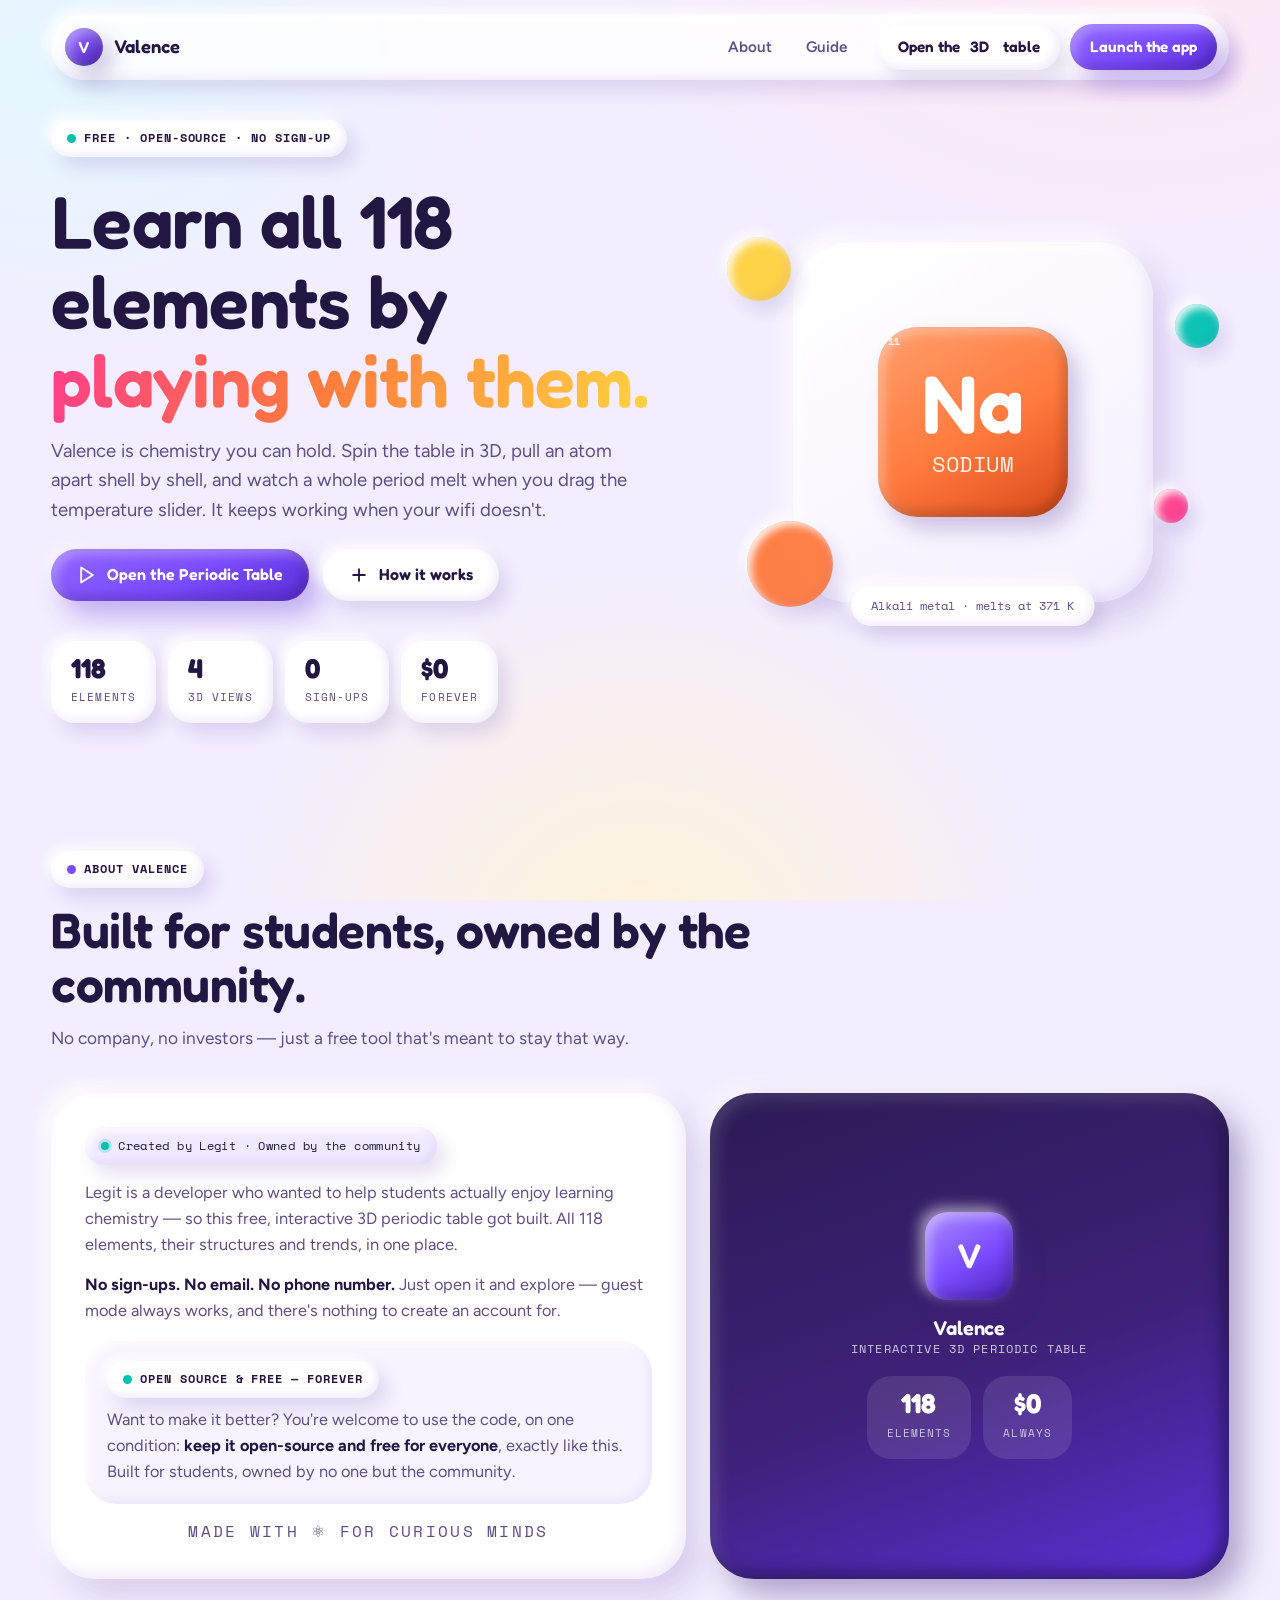
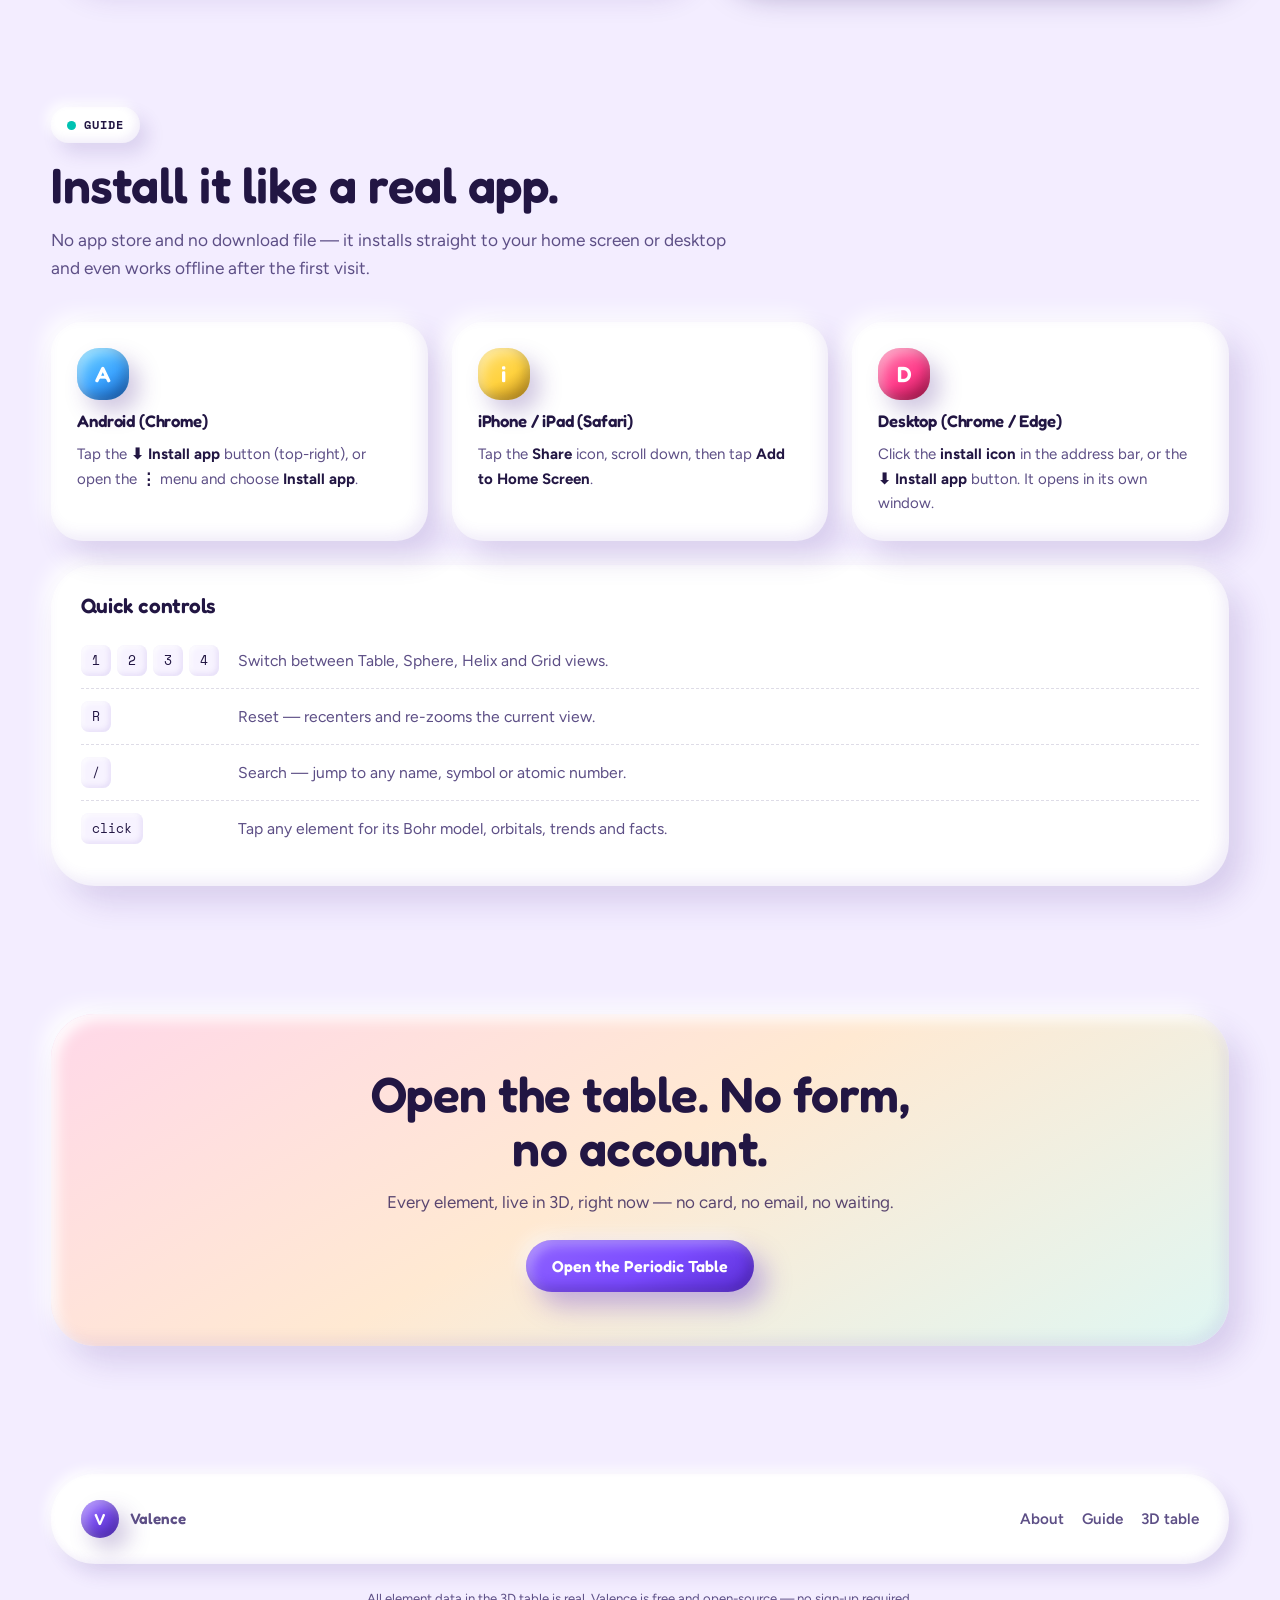
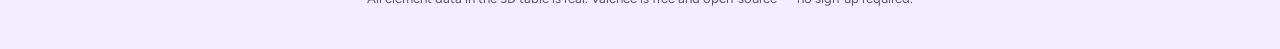
==== index.html @ 1f02c14a "Initial commit: Valence landing page + 3D periodic table PWA Split single-file pages into html/css/j" ====
<!DOCTYPE html>
<html lang="en">
<head>
<meta charset="utf-8">
<meta name="viewport" content="width=device-width, initial-scale=1, viewport-fit=cover">
<meta name="color-scheme" content="light">
<meta name="theme-color" content="#F4EFFF">
<title>Valence — learn all 118 elements by playing with them</title>
<meta name="description" content="Valence is a free, open-source, no-sign-up chemistry learning platform built around a 3D periodic table you can spin, poke and pull apart.">

<link rel="manifest" href="manifest.json">
<link rel="icon" href="favicon.ico" sizes="any">
<link rel="icon" href="favicon.png" type="image/png" sizes="64x64">
<link rel="apple-touch-icon" href="apple-touch-icon.png">
<meta name="mobile-web-app-capable" content="yes">
<meta name="apple-mobile-web-app-capable" content="yes">
<meta name="apple-mobile-web-app-title" content="Valence">

<meta property="og:type" content="website">
<meta property="og:site_name" content="Valence">
<meta property="og:title" content="Valence — learn all 118 elements by playing with them">
<meta property="og:description" content="A free, open-source chemistry platform built around a 3D periodic table. No sign-up, works offline.">
<meta property="og:image" content="icon-512.png">
<meta property="og:image:width" content="512">
<meta property="og:image:height" content="512">
<meta name="twitter:card" content="summary_large_image">
<meta name="twitter:title" content="Valence — learn all 118 elements by playing with them">
<meta name="twitter:description" content="A free, open-source chemistry platform built around a 3D periodic table. No sign-up, works offline.">
<meta name="twitter:image" content="icon-512.png">

<link rel="preconnect" href="https://fonts.googleapis.com">
<link rel="preconnect" href="https://fonts.gstatic.com" crossorigin>
<link href="https://fonts.googleapis.com/css2?family=Fredoka:wght@500;600;700&family=Figtree:wght@400;500;600;700&family=Space+Mono:wght@400;700&display=swap" rel="stylesheet">
<link rel="stylesheet" href="index.css">
</head>
<body>

<!-- ===================== NAV ===================== -->
<div class="wrap nav">
  <div class="nav-inner">
    <a class="brand" href="#top">
      <span class="tile" style="--tile:38px;--tint:linear-gradient(150deg,#8F63FF,#5B2FD6);">
        <span class="sym" style="font-size:16px">V</span>
      </span>
      Valence
    </a>
    <nav class="nav-links" aria-label="Sections">
      <a href="#about">About</a>
      <a href="#guide">Guide</a>
    </nav>
    <div class="nav-cta">
      <a class="btn" href="table.html">Open the <span class="long">3D&nbsp;</span>table</a>
      <a class="btn btn-primary" href="table.html">Launch the app</a>
    </div>
  </div>
</div>

<main id="top">

<!-- ===================== HERO ===================== -->
<section class="wrap hero">
  <div class="hero-grid">
    <div>
      <span class="chip"><span class="dot" style="background:var(--lagoon)"></span>Free · open-source · no sign-up</span>
      <h1>Learn all 118 elements by <span class="hl">playing with them.</span></h1>
      <p class="lead">Valence is chemistry you can hold. Spin the table in 3D, pull an atom apart shell by shell, and watch a whole period melt when you drag the temperature slider. It keeps working when your wifi doesn't.</p>
      <div class="hero-actions">
        <a class="btn btn-primary" href="table.html">
          <svg viewBox="0 0 24 24" fill="none" stroke="currentColor" stroke-width="2.2" stroke-linecap="round" stroke-linejoin="round" aria-hidden="true"><path d="M5 3l14 9-14 9V3z"/></svg>
          Open the Periodic Table
        </a>
        <a class="btn" href="#guide">
          <svg viewBox="0 0 24 24" fill="none" stroke="currentColor" stroke-width="2.2" stroke-linecap="round" stroke-linejoin="round" aria-hidden="true"><path d="M12 5v14M5 12h14"/></svg>
          How it works
        </a>
      </div>
      <div class="hero-stats">
        <div class="stat"><b>118</b><span>elements</span></div>
        <div class="stat"><b>4</b><span>3D views</span></div>
        <div class="stat"><b>0</b><span>sign-ups</span></div>
        <div class="stat"><b>$0</b><span>forever</span></div>
      </div>
    </div>

    <div class="stage">
      <span class="orb a" aria-hidden="true"></span>
      <span class="orb b" aria-hidden="true"></span>
      <span class="orb c" aria-hidden="true"></span>
      <span class="orb d" aria-hidden="true"></span>
      <div class="stage-pad">
        <div class="tile" id="bigTile" style="--tint:linear-gradient(150deg,#FF9E6B,#FF7A3D 55%,#D9481A)">
          <span class="num" id="tileNum">11</span>
          <span class="sym" id="tileSym">Na</span>
          <span class="nm" id="tileNm">SODIUM</span>
        </div>
      </div>
      <p class="stage-meta" id="tileMeta">Alkali metal · melts at 371 K</p>
    </div>
  </div>
</section>

<!-- ===================== ABOUT ===================== -->
<section class="wrap section" id="about">
  <div class="head rv">
    <span class="chip"><span class="dot" style="background:var(--grape)"></span>About Valence</span>
    <h2>Built for students, owned by the community.</h2>
    <p>No company, no investors — just a free tool that's meant to stay that way.</p>
  </div>

  <div class="about-grid">
    <div class="about-card rv">
      <div class="signchip"><span class="dot"></span>Created by Legit · Owned by the community</div>
      <p>Legit is a developer who wanted to help students actually enjoy learning chemistry — so this free, interactive 3D periodic table got built. All 118 elements, their structures and trends, in one place.</p>
      <p><b>No sign-ups. No email. No phone number.</b> Just open it and explore — guest mode always works, and there's nothing to create an account for.</p>
      <div class="oss-box">
        <span class="chip"><span class="dot" style="background:var(--lagoon)"></span>Open source &amp; free — forever</span>
        <p>Want to make it better? You're welcome to use the code, on one condition: <b>keep it open-source and free for everyone</b>, exactly like this. Built for students, owned by no one but the community.</p>
      </div>
      <p class="tagline">MADE WITH ⚛ FOR CURIOUS MINDS</p>
    </div>

    <div class="about-orbs rv">
      <span class="tile" style="--tint:linear-gradient(150deg,#A98BFF,#7B4BFF 55%,#4B21B8)">
        <span class="sym" style="font-size:34px">V</span>
      </span>
      <div>
        <h3>Valence</h3>
        <div class="sub">Interactive 3D Periodic Table</div>
      </div>
      <div class="stat-row">
        <div class="stat"><b>118</b><span>elements</span></div>
        <div class="stat"><b>$0</b><span>always</span></div>
      </div>
    </div>
  </div>
</section>

<!-- ===================== GUIDE / HOW TO USE ===================== -->
<section class="wrap section" id="guide">
  <div class="head rv">
    <span class="chip"><span class="dot" style="background:var(--lagoon)"></span>Guide</span>
    <h2>Install it like a real app.</h2>
    <p>No app store and no download file — it installs straight to your home screen or desktop and even works offline after the first visit.</p>
  </div>

  <div class="guide-grid">
    <div class="platform-card rv">
      <span class="tile" style="--tint:linear-gradient(150deg,#6FD6FF,#3DA5FF 55%,#1663C4)">
        <span class="sym" style="font-size:22px">A</span>
      </span>
      <h3>Android (Chrome)</h3>
      <p>Tap the <b>⬇ Install app</b> button (top-right), or open the <b>⋮</b> menu and choose <b>Install app</b>.</p>
    </div>
    <div class="platform-card rv" style="transition-delay:80ms">
      <span class="tile" style="--tint:linear-gradient(150deg,#FFE071,#FFD23F 55%,#C9931A)">
        <span class="sym" style="font-size:22px">i</span>
      </span>
      <h3>iPhone / iPad (Safari)</h3>
      <p>Tap the <b>Share</b> icon, scroll down, then tap <b>Add to Home Screen</b>.</p>
    </div>
    <div class="platform-card rv" style="transition-delay:160ms">
      <span class="tile" style="--tint:linear-gradient(150deg,#FF7FAE,#FF3D8B 55%,#B5124F)">
        <span class="sym" style="font-size:22px">D</span>
      </span>
      <h3>Desktop (Chrome / Edge)</h3>
      <p>Click the <b>install icon</b> in the address bar, or the <b>⬇ Install app</b> button. It opens in its own window.</p>
    </div>
  </div>

  <div class="shortcuts-panel rv">
    <h3>Quick controls</h3>
    <div class="shortcut-row">
      <span class="keys"><kbd>1</kbd><kbd>2</kbd><kbd>3</kbd><kbd>4</kbd></span>
      <span>Switch between Table, Sphere, Helix and Grid views.</span>
    </div>
    <div class="shortcut-row">
      <span class="keys"><kbd>R</kbd></span>
      <span>Reset — recenters and re-zooms the current view.</span>
    </div>
    <div class="shortcut-row">
      <span class="keys"><kbd>/</kbd></span>
      <span>Search — jump to any name, symbol or atomic number.</span>
    </div>
    <div class="shortcut-row">
      <span class="keys"><kbd>click</kbd></span>
      <span>Tap any element for its Bohr model, orbitals, trends and facts.</span>
    </div>
  </div>
</section>

<!-- ===================== LAUNCH ===================== -->
<section class="wrap section" id="launch">
  <div class="launch rv">
    <h2>Open the table. No form, no account.</h2>
    <p>Every element, live in 3D, right now — no card, no email, no waiting.</p>
    <div class="hero-actions">
      <a class="btn btn-primary" href="table.html">Open the Periodic Table</a>
    </div>
  </div>
</section>

</main>

<footer class="wrap">
  <div class="foot">
    <a class="brand" href="#top">
      <span class="tile" style="--tile:38px;--tint:linear-gradient(150deg,#8F63FF,#5B2FD6);"><span class="sym" style="font-size:16px">V</span></span>
      Valence
    </a>
    <nav aria-label="Footer">
      <a href="#about">About</a>
      <a href="#guide">Guide</a>
      <a href="table.html">3D table</a>
    </nav>
  </div>
  <p class="smallprint">All element data in the 3D table is real. Valence is free and open-source — no sign-up required.</p>
</footer>

<script src="index.js" defer></script>
</body>
</html>
---- index.css ----
/* ============================================================
   VALENCE — design tokens
   Palette is pulled from element-category colours, not a generic
   SaaS ramp: grape (noble gas), tangerine (alkali metal),
   lagoon (halogen), bubblegum (accent), lemon (highlight).
   ============================================================ */
:root{
  --grape:#7B4BFF;   --grape-deep:#5B2FD6;
  --tangerine:#FF7A3D;
  --lagoon:#00C2B2;
  --bubblegum:#FF3D8B;
  --lemon:#FFD23F;
  --sky:#3DA5FF;

  --ink:#221643;
  --ink-soft:#5D4F86;
  --surface:#FFFFFF;
  --page:#F3EDFF;
  --page-2:#FFF2F8;

  --r-sm:16px; --r-md:24px; --r-lg:32px; --r-xl:44px;

  --space-1:8px;  --space-2:16px; --space-3:24px;
  --space-4:40px; --space-5:64px; --space-6:96px;

  --font-display:"Fredoka","Trebuchet MS",system-ui,sans-serif;
  --font-body:"Figtree","Helvetica Neue",Arial,sans-serif;
  --font-data:"Space Mono","Courier New",monospace;

  /* the clay recipe: outer drop + light lift, then two inner shadows */
  --clay:
     14px 16px 30px rgba(74,40,140,.16),
    -8px -8px 20px rgba(255,255,255,.95),
     inset -6px -6px 14px rgba(112,72,196,.10),
     inset  6px  6px 14px rgba(255,255,255,.92);
  --clay-sm:
     8px 10px 18px rgba(74,40,140,.14),
    -5px -5px 12px rgba(255,255,255,.9),
     inset -4px -4px 9px rgba(112,72,196,.09),
     inset  4px  4px 9px rgba(255,255,255,.9);
  --clay-press:
     4px 5px 10px rgba(74,40,140,.14),
     inset -3px -3px 8px rgba(112,72,196,.16),
     inset  5px  5px 12px rgba(112,72,196,.14);
}

*,*::before,*::after{box-sizing:border-box;}
html{scroll-behavior:smooth;}
body{
  margin:0;
  font-family:var(--font-body);
  font-size:17px;
  line-height:1.6;
  color:var(--ink);
  background:
    radial-gradient(900px 620px at 88% -8%, #FFE7F2 0%, transparent 60%),
    radial-gradient(760px 540px at 4% 8%, #E4F7FF 0%, transparent 58%),
    radial-gradient(700px 700px at 50% 108%, #FFF4D6 0%, transparent 60%),
    var(--page);
  background-attachment:fixed;
  overflow-x:hidden;
}
img,svg{max-width:100%;display:block;}
h1,h2,h3,h4{font-family:var(--font-display);font-weight:600;line-height:1.08;margin:0;letter-spacing:-.01em;}
h1{font-size:clamp(2.6rem,6.4vw,4.6rem);}
h2{font-size:clamp(2rem,4.4vw,3.1rem);}
h3{font-size:1.3rem;}
p{margin:0;}
a{color:inherit;}

.wrap{width:min(1180px,92vw);margin-inline:auto;}
.section{padding:var(--space-5) 0;}

:focus-visible{outline:3px solid var(--grape);outline-offset:3px;border-radius:8px;}
section[id],main[id]{scroll-margin-top:104px;}

/* ---------- clay primitives ---------- */
.clay{background:var(--surface);border-radius:var(--r-lg);box-shadow:var(--clay);}

.btn{
  font-family:var(--font-display);font-size:1rem;font-weight:600;
  display:inline-flex;align-items:center;justify-content:center;gap:10px;
  min-height:52px;padding:0 26px;border:0;border-radius:999px;cursor:pointer;
  text-decoration:none;color:var(--ink);background:var(--surface);
  box-shadow:var(--clay-sm);
  transition:transform .18s cubic-bezier(.34,1.4,.64,1), box-shadow .18s ease;
}
.btn:hover{transform:translateY(-3px);}
.btn:active{transform:translateY(1px);box-shadow:var(--clay-press);}
.btn-primary{
  background:linear-gradient(150deg,#8F63FF,var(--grape) 55%,var(--grape-deep));
  color:#fff;
  box-shadow:
    12px 14px 26px rgba(91,47,214,.34),
    -6px -6px 16px rgba(255,255,255,.5),
    inset -5px -5px 12px rgba(46,15,120,.34),
    inset  5px  5px 12px rgba(255,255,255,.34);
}
.btn-pink{
  background:linear-gradient(150deg,#FF6BA6,var(--bubblegum) 60%,#E01E6C);
  color:#fff;
  box-shadow:
    12px 14px 26px rgba(224,30,108,.30),
    -6px -6px 16px rgba(255,255,255,.5),
    inset -5px -5px 12px rgba(150,10,66,.32),
    inset  5px  5px 12px rgba(255,255,255,.34);
}
.btn svg{width:20px;height:20px;flex:none;}

.chip{
  font-family:var(--font-data);font-size:.74rem;font-weight:700;
  letter-spacing:.08em;text-transform:uppercase;
  display:inline-flex;align-items:center;gap:8px;
  padding:9px 16px;border-radius:999px;background:var(--surface);
  box-shadow:var(--clay-sm);
}
.chip .dot{width:9px;height:9px;border-radius:50%;flex:none;}

/* ---------- the signature: a clay periodic tile ---------- */
.tile{
  position:relative;display:grid;align-content:center;justify-items:center;
  width:var(--tile,74px);aspect-ratio:1;border-radius:22px;
  background:var(--tint,var(--grape));
  color:#fff;text-align:center;flex:none;
  box-shadow:
     10px 12px 22px rgba(74,40,140,.26),
    -5px -5px 14px rgba(255,255,255,.55),
     inset -5px -5px 12px rgba(0,0,0,.20),
     inset  5px  5px 12px rgba(255,255,255,.38);
}
.tile .num{
  position:absolute;top:7px;left:10px;
  font-family:var(--font-data);font-size:.6rem;font-weight:700;opacity:.85;
}
.tile .sym{font-family:var(--font-display);font-weight:600;font-size:calc(var(--tile,74px)*.42);line-height:1;}
.tile .nm{font-family:var(--font-data);font-size:calc(var(--tile,74px)*.115);opacity:.9;margin-top:3px;letter-spacing:.02em;}

/* ---------- nav ---------- */
.nav{position:sticky;top:14px;z-index:60;margin-top:14px;}
.nav-inner{
  display:flex;align-items:center;gap:var(--space-2);
  padding:10px 12px 10px 14px;border-radius:999px;
  background:rgba(255,255,255,.82);backdrop-filter:blur(14px);
  box-shadow:var(--clay-sm);
}
.brand{display:flex;align-items:center;gap:11px;text-decoration:none;font-family:var(--font-display);font-weight:600;font-size:1.15rem;}
.nav-links{display:flex;gap:4px;margin-left:auto;}
.nav-links a{
  text-decoration:none;font-weight:600;font-size:.95rem;color:var(--ink-soft);
  padding:11px 15px;border-radius:999px;transition:background .2s,color .2s;
  min-height:44px;display:inline-flex;align-items:center;
}
.nav-links a:hover{background:#F1EAFF;color:var(--ink);}
.nav-cta{display:flex;gap:10px;}
.nav .btn{min-height:46px;padding:0 20px;font-size:.95rem;}

/* ---------- hero ---------- */
.hero{padding:var(--space-4) 0 var(--space-5);position:relative;}
.hero-grid{display:grid;grid-template-columns:1.08fr .92fr;gap:var(--space-5);align-items:center;}
.hero h1{margin:var(--space-3) 0 var(--space-2);}
.hero h1 .hl{
  background:linear-gradient(105deg,var(--bubblegum),var(--tangerine) 45%,var(--lemon));
  -webkit-background-clip:text;background-clip:text;color:transparent;
}
.hero p.lead{font-size:1.16rem;color:var(--ink-soft);max-width:34em;}
.hero-actions{display:flex;flex-wrap:wrap;gap:14px;margin-top:var(--space-3);}
.hero-stats{display:flex;flex-wrap:wrap;gap:12px;margin-top:var(--space-4);}
.stat{padding:14px 20px;border-radius:var(--r-md);background:var(--surface);box-shadow:var(--clay-sm);}
.stat b{display:block;font-family:var(--font-display);font-size:1.7rem;line-height:1;}
.stat span{font-family:var(--font-data);font-size:.68rem;letter-spacing:.1em;text-transform:uppercase;color:var(--ink-soft);}

/* hero stage: one big tile that cycles through real elements */
.stage{position:relative;display:grid;place-items:center;min-height:420px;}
.stage-pad{
  width:min(360px,80%);aspect-ratio:1;border-radius:56px;
  background:linear-gradient(150deg,#FFFFFF,#F6F0FF);
  box-shadow:var(--clay);
  display:grid;place-items:center;
}
#bigTile{--tile:190px;border-radius:40px;transition:background .5s ease;}
#bigTile .sym{font-size:82px;}
.stage-meta{
  position:absolute;bottom:6px;left:50%;transform:translateX(-50%);
  white-space:nowrap;background:var(--surface);border-radius:999px;
  padding:10px 20px;box-shadow:var(--clay-sm);
  font-family:var(--font-data);font-size:.76rem;color:var(--ink-soft);
}
.orb{position:absolute;border-radius:50%;box-shadow:var(--clay-sm);opacity:.95;}
.orb.a{width:64px;height:64px;background:var(--lemon);top:6%;left:2%;}
.orb.b{width:44px;height:44px;background:var(--lagoon);top:22%;right:2%;}
.orb.c{width:86px;height:86px;background:var(--tangerine);bottom:6%;left:6%;}
.orb.d{width:34px;height:34px;background:var(--bubblegum);bottom:26%;right:8%;}
@media (prefers-reduced-motion:no-preference){
  .orb{animation:bob 7s ease-in-out infinite;}
  .orb.b{animation-duration:5.5s;animation-delay:-1.4s;}
  .orb.c{animation-duration:8.5s;animation-delay:-2.6s;}
  .orb.d{animation-duration:6.2s;animation-delay:-.8s;}
}
@keyframes bob{0%,100%{transform:translateY(0) rotate(0);}50%{transform:translateY(-16px) rotate(6deg);}}

/* ---------- section heads ---------- */
.head{max-width:44rem;margin-bottom:var(--space-4);}
.head .chip{margin-bottom:var(--space-2);}
.head p{color:var(--ink-soft);margin-top:14px;font-size:1.08rem;}

/* ---------- about ---------- */
.about-grid{display:grid;grid-template-columns:1.1fr .9fr;gap:var(--space-3);align-items:stretch;}
.about-card{padding:34px;border-radius:var(--r-xl);background:var(--surface);box-shadow:var(--clay);}
.about-card p{color:var(--ink-soft);font-size:1.02rem;margin-top:14px;}
.about-card p b{color:var(--ink);}
.signchip{
  display:inline-flex;align-items:center;gap:9px;padding:9px 16px;border-radius:999px;
  font-family:var(--font-data);font-size:.78rem;letter-spacing:.03em;color:var(--ink);
  background:#F1EAFF;box-shadow:var(--clay-sm);
}
.signchip .dot{width:8px;height:8px;border-radius:50%;background:var(--lagoon);box-shadow:0 0 0 3px rgba(0,194,178,.22);}
.oss-box{margin-top:18px;padding:20px 22px;border-radius:var(--r-lg);background:#F7F3FF;
  box-shadow:inset -4px -4px 10px rgba(112,72,196,.08), inset 4px 4px 10px rgba(255,255,255,.9);}
.oss-box p{margin-top:8px;}
.tagline{
  margin-top:20px;text-align:center;font-family:var(--font-data);font-size:.76rem;
  letter-spacing:.14em;color:var(--ink-soft);
}
.about-orbs{position:relative;border-radius:var(--r-xl);overflow:hidden;
  background:linear-gradient(160deg,#2A1B54,#3E2178 55%,#5B2FD6);
  box-shadow:
     14px 16px 30px rgba(43,20,100,.34),
    -8px -8px 20px rgba(255,255,255,.5),
     inset -6px -6px 16px rgba(12,4,40,.5),
     inset  6px  6px 16px rgba(255,255,255,.16);
  display:flex;flex-direction:column;align-items:center;justify-content:center;gap:18px;
  padding:36px;min-height:280px;color:#fff;text-align:center;
}
.about-orbs .tile{--tile:88px;}
.about-orbs .sub{font-family:var(--font-data);font-size:.72rem;letter-spacing:.1em;text-transform:uppercase;opacity:.75;}
.about-orbs h3{font-size:1.25rem;}
.stat-row{display:flex;gap:12px;flex-wrap:wrap;justify-content:center;}
.stat-row .stat{background:rgba(255,255,255,.10);box-shadow:none;color:#fff;}
.stat-row .stat span{color:rgba(255,255,255,.7);}

/* ---------- guide / how to use ---------- */
.guide-grid{display:grid;grid-template-columns:repeat(3,1fr);gap:var(--space-3);}
.platform-card{
  padding:26px;border-radius:var(--r-lg);background:var(--surface);box-shadow:var(--clay);
  display:flex;flex-direction:column;gap:12px;
  transition:transform .22s cubic-bezier(.34,1.4,.64,1),box-shadow .22s ease;
}
.platform-card:hover{transform:translateY(-5px) rotate(-.3deg);}
.platform-card .tile{--tile:52px;}
.platform-card h3{font-size:1.05rem;}
.platform-card p{color:var(--ink-soft);font-size:.94rem;}
.platform-card b{color:var(--ink);}

.shortcuts-panel{margin-top:var(--space-3);padding:30px;border-radius:var(--r-xl);background:var(--surface);box-shadow:var(--clay);}
.shortcuts-panel h3{margin-bottom:16px;}
.shortcut-row{
  display:flex;align-items:center;gap:16px;padding:12px 0;
  border-bottom:1px dashed rgba(93,79,134,.2);
}
.shortcut-row:last-child{border-bottom:0;}
.shortcut-row .keys{display:flex;gap:6px;flex:none;min-width:9em;}
kbd{
  font-family:var(--font-data);font-size:.82rem;padding:5px 11px;border-radius:8px;
  background:#F7F3FF;color:var(--ink);
  box-shadow:inset -2px -2px 5px rgba(112,72,196,.12), inset 2px 2px 5px rgba(255,255,255,.9);
}
.shortcut-row span{color:var(--ink-soft);font-size:.98rem;}

/* ---------- launch banner ---------- */
.launch{
  padding:clamp(30px,5vw,54px);border-radius:var(--r-xl);text-align:center;
  background:linear-gradient(150deg,#FFD8E9,#FFE9D2 48%,#DFF7F3);
  box-shadow:var(--clay);
}
.launch h2{max-width:20ch;margin-inline:auto;}
.launch p{color:#5A4670;margin-top:14px;max-width:36em;margin-inline:auto;}
.launch .hero-actions{justify-content:center;margin-top:var(--space-3);}

/* ---------- footer ---------- */
footer{padding:var(--space-5) 0 var(--space-4);}
.foot{display:flex;flex-wrap:wrap;gap:var(--space-3);align-items:center;padding:26px 30px;border-radius:var(--r-xl);
  background:var(--surface);box-shadow:var(--clay-sm);}
.foot nav{display:flex;flex-wrap:wrap;gap:18px;margin-left:auto;}
.foot a{color:var(--ink-soft);text-decoration:none;font-weight:600;font-size:.95rem;}
.foot a:hover{color:var(--grape);text-decoration:underline;}
.smallprint{margin-top:var(--space-3);text-align:center;font-size:.82rem;color:var(--ink-soft);}

/* ---------- reveal on scroll ---------- */
@media (prefers-reduced-motion:no-preference){
  .rv{opacity:0;transform:translateY(26px) scale(.97);transition:opacity .55s ease,transform .55s cubic-bezier(.34,1.3,.64,1);}
  .rv.in{opacity:1;transform:none;}
}

/* ---------- responsive ---------- */
@media (max-width:1024px){
  .guide-grid{grid-template-columns:repeat(2,1fr);}
  .hero-grid{gap:var(--space-4);}
}
@media (max-width:880px){
  body{font-size:16px;}
  .section{padding:var(--space-5) 0;}
  .hero-grid,.about-grid{grid-template-columns:1fr;}
  .stage{min-height:340px;order:-1;}
  .nav-links{display:none;}
  .nav-cta{margin-left:auto;}
}
@media (max-width:640px){
  .guide-grid{grid-template-columns:1fr;}
  .about-card,.shortcuts-panel{padding:22px;}
  .nav-cta .btn:not(.btn-primary){display:none;}
  .orb.a,.orb.c{width:48px;height:48px;}
  .foot nav{margin-left:0;}
  .shortcut-row{flex-wrap:wrap;}
}
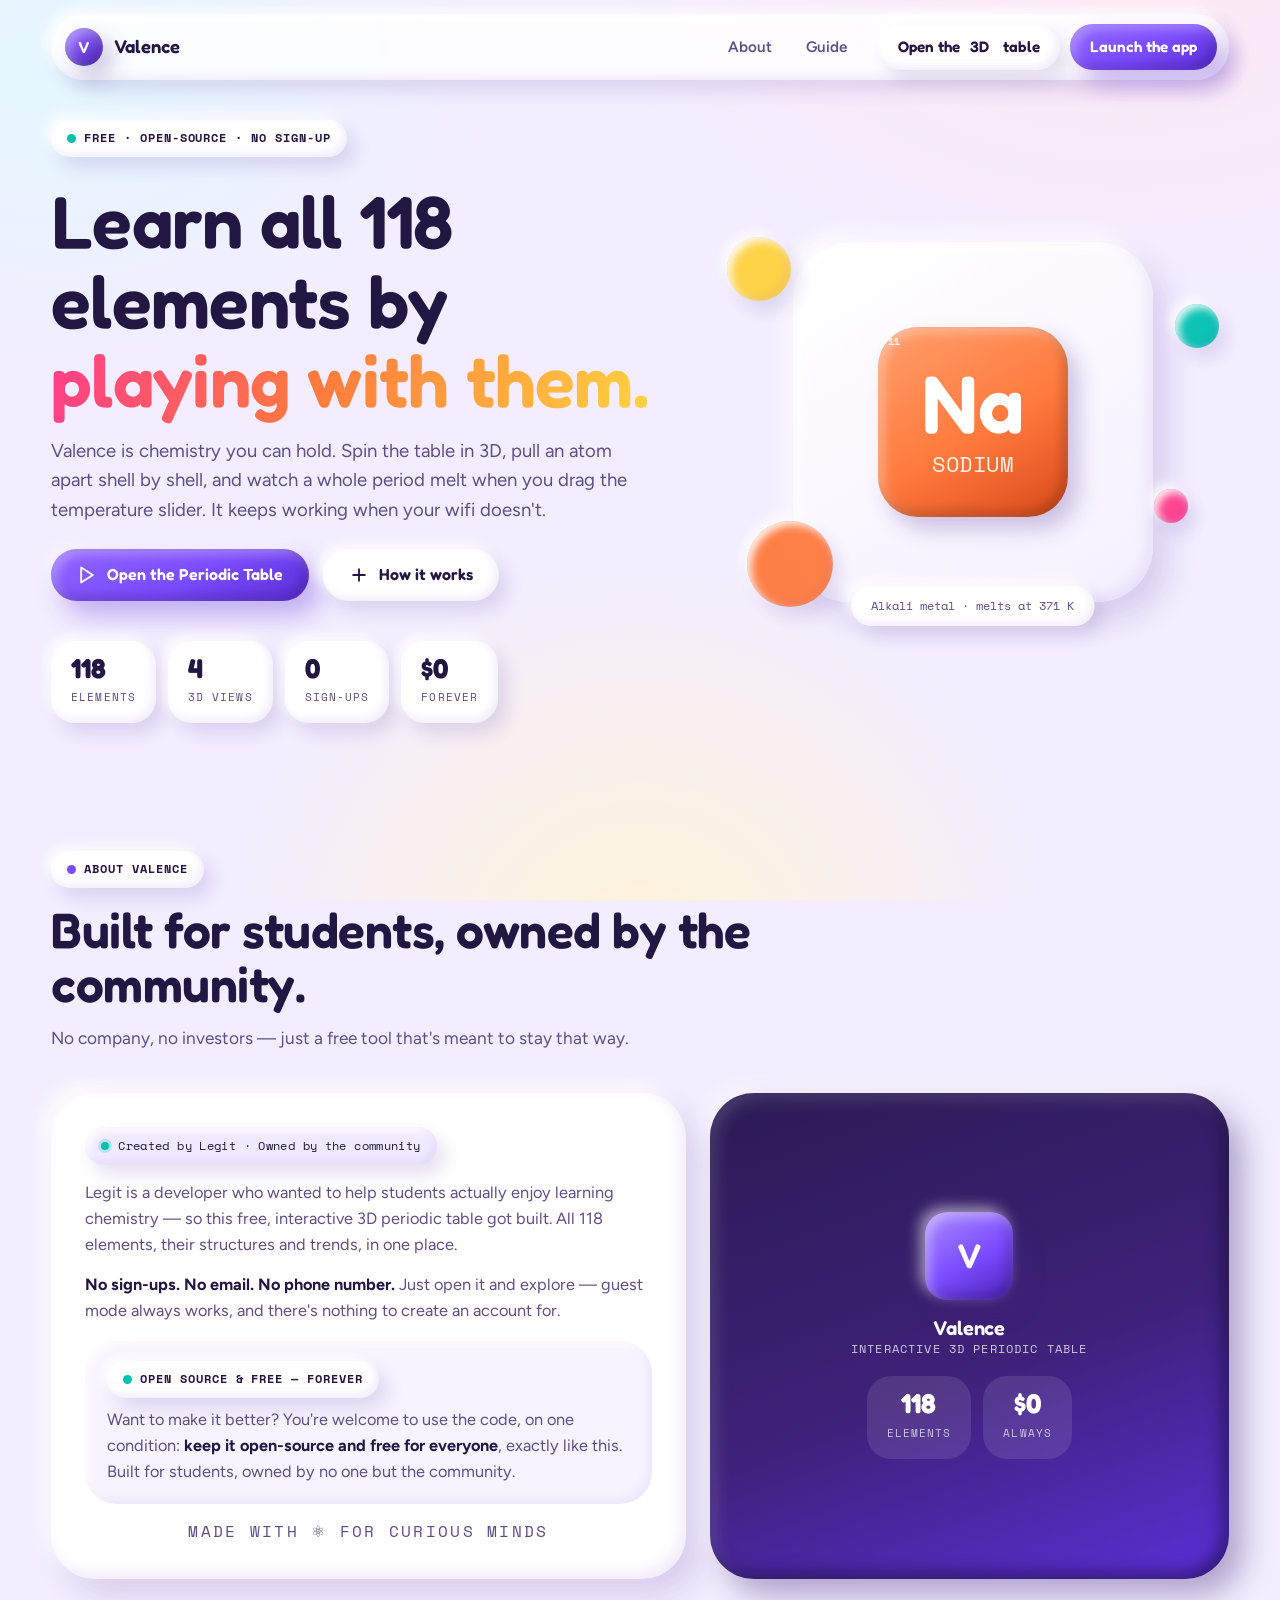
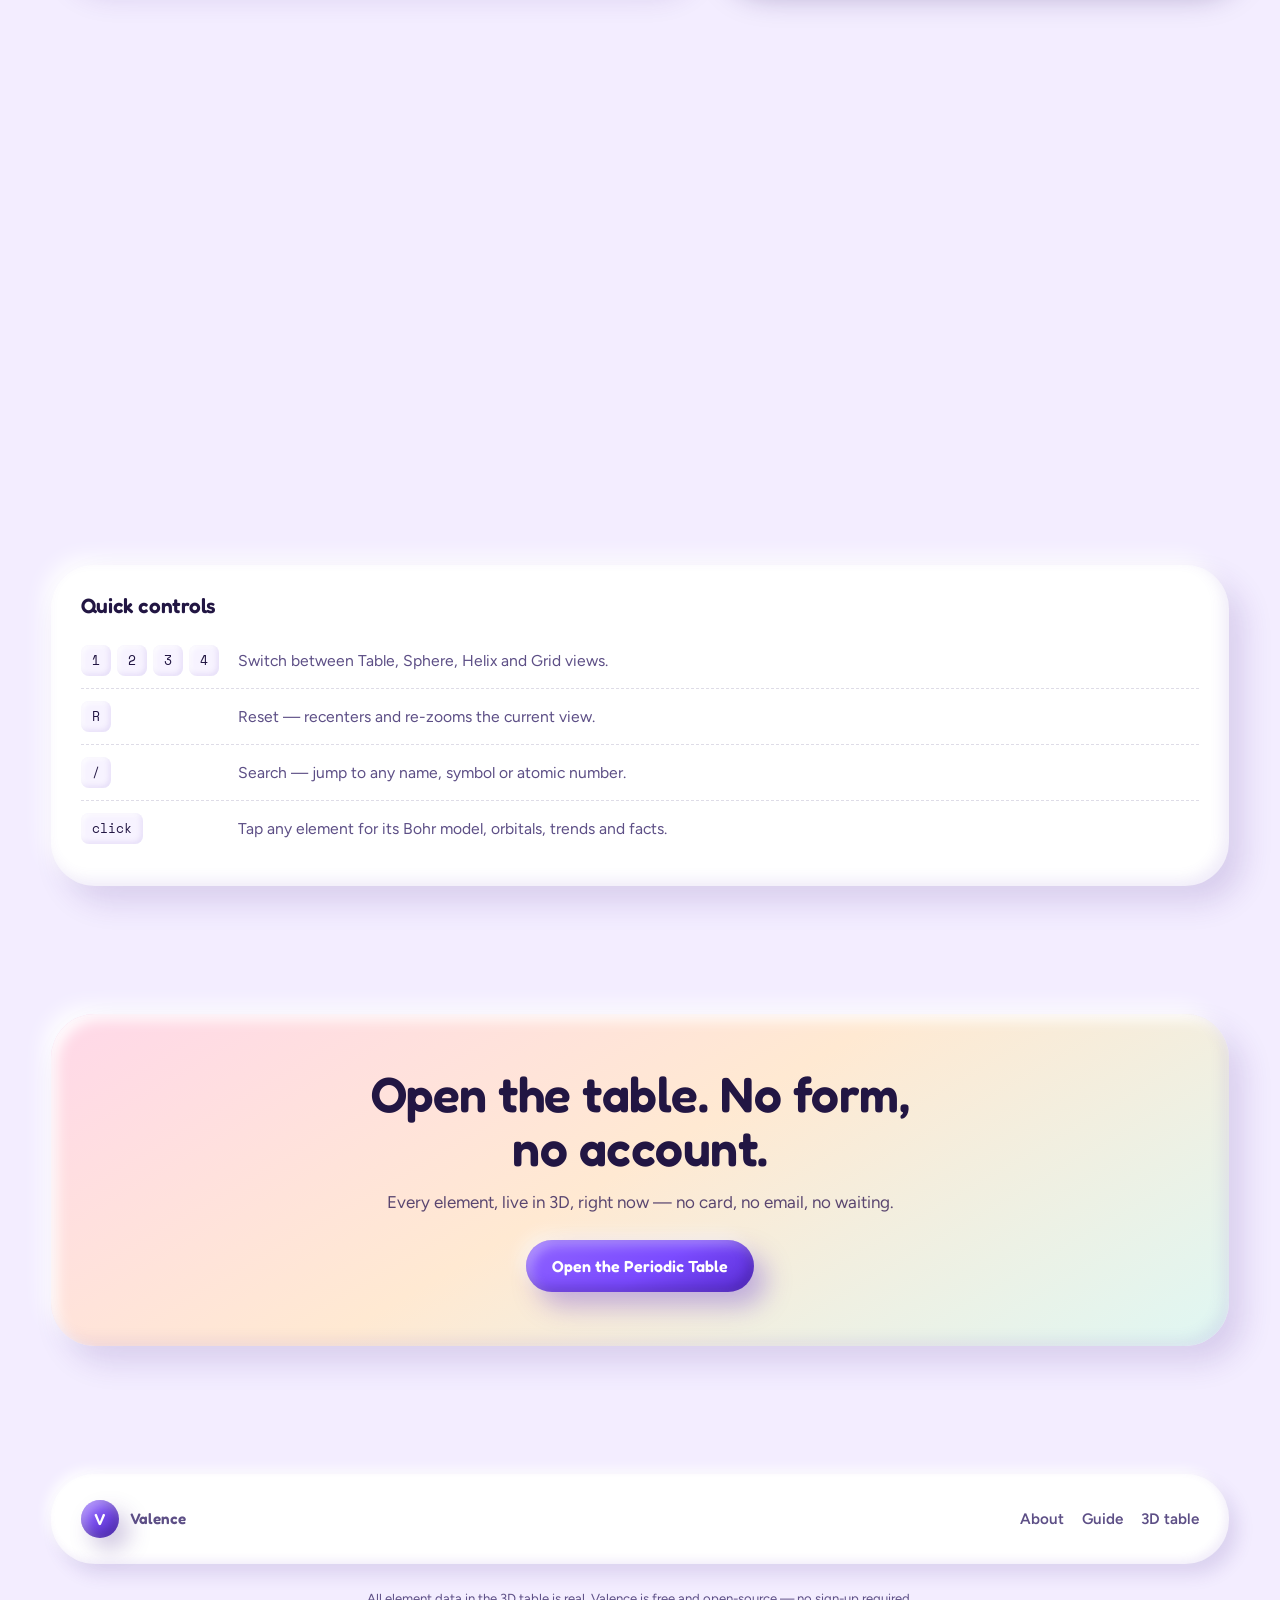
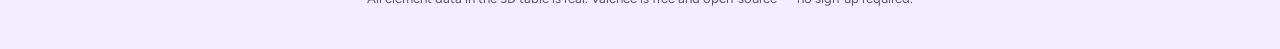
==== commit fae958f8: "Organize assets into css/, js/ and icons/ folders Root was flat with 10+ loose files. Moved styleshe" ====
--- a/index.html
+++ b/index.html
@@ -9,9 +9,9 @@
 <meta name="description" content="Valence is a free, open-source, no-sign-up chemistry learning platform built around a 3D periodic table you can spin, poke and pull apart.">
 
 <link rel="manifest" href="manifest.json">
-<link rel="icon" href="favicon.ico" sizes="any">
-<link rel="icon" href="favicon.png" type="image/png" sizes="64x64">
-<link rel="apple-touch-icon" href="apple-touch-icon.png">
+<link rel="icon" href="icons/favicon.ico" sizes="any">
+<link rel="icon" href="icons/favicon.png" type="image/png" sizes="64x64">
+<link rel="apple-touch-icon" href="icons/apple-touch-icon.png">
 <meta name="mobile-web-app-capable" content="yes">
 <meta name="apple-mobile-web-app-capable" content="yes">
 <meta name="apple-mobile-web-app-title" content="Valence">
@@ -20,18 +20,18 @@
 <meta property="og:site_name" content="Valence">
 <meta property="og:title" content="Valence — learn all 118 elements by playing with them">
 <meta property="og:description" content="A free, open-source chemistry platform built around a 3D periodic table. No sign-up, works offline.">
-<meta property="og:image" content="icon-512.png">
+<meta property="og:image" content="icons/icon-512.png">
 <meta property="og:image:width" content="512">
 <meta property="og:image:height" content="512">
 <meta name="twitter:card" content="summary_large_image">
 <meta name="twitter:title" content="Valence — learn all 118 elements by playing with them">
 <meta name="twitter:description" content="A free, open-source chemistry platform built around a 3D periodic table. No sign-up, works offline.">
-<meta name="twitter:image" content="icon-512.png">
+<meta name="twitter:image" content="icons/icon-512.png">
 
 <link rel="preconnect" href="https://fonts.googleapis.com">
 <link rel="preconnect" href="https://fonts.gstatic.com" crossorigin>
 <link href="https://fonts.googleapis.com/css2?family=Fredoka:wght@500;600;700&family=Figtree:wght@400;500;600;700&family=Space+Mono:wght@400;700&display=swap" rel="stylesheet">
-<link rel="stylesheet" href="index.css">
+<link rel="stylesheet" href="css/index.css">
 </head>
 <body>
 
@@ -216,6 +216,6 @@
   <p class="smallprint">All element data in the 3D table is real. Valence is free and open-source — no sign-up required.</p>
 </footer>
 
-<script src="index.js" defer></script>
+<script src="js/index.js" defer></script>
 </body>
 </html>
--- a/css/index.css
+++ b/css/index.css
@@ -0,0 +1,314 @@
+/* ============================================================
+   VALENCE — design tokens
+   Palette is pulled from element-category colours, not a generic
+   SaaS ramp: grape (noble gas), tangerine (alkali metal),
+   lagoon (halogen), bubblegum (accent), lemon (highlight).
+   ============================================================ */
+:root{
+  --grape:#7B4BFF;   --grape-deep:#5B2FD6;
+  --tangerine:#FF7A3D;
+  --lagoon:#00C2B2;
+  --bubblegum:#FF3D8B;
+  --lemon:#FFD23F;
+  --sky:#3DA5FF;
+
+  --ink:#221643;
+  --ink-soft:#5D4F86;
+  --surface:#FFFFFF;
+  --page:#F3EDFF;
+  --page-2:#FFF2F8;
+
+  --r-sm:16px; --r-md:24px; --r-lg:32px; --r-xl:44px;
+
+  --space-1:8px;  --space-2:16px; --space-3:24px;
+  --space-4:40px; --space-5:64px; --space-6:96px;
+
+  --font-display:"Fredoka","Trebuchet MS",system-ui,sans-serif;
+  --font-body:"Figtree","Helvetica Neue",Arial,sans-serif;
+  --font-data:"Space Mono","Courier New",monospace;
+
+  /* the clay recipe: outer drop + light lift, then two inner shadows */
+  --clay:
+     14px 16px 30px rgba(74,40,140,.16),
+    -8px -8px 20px rgba(255,255,255,.95),
+     inset -6px -6px 14px rgba(112,72,196,.10),
+     inset  6px  6px 14px rgba(255,255,255,.92);
+  --clay-sm:
+     8px 10px 18px rgba(74,40,140,.14),
+    -5px -5px 12px rgba(255,255,255,.9),
+     inset -4px -4px 9px rgba(112,72,196,.09),
+     inset  4px  4px 9px rgba(255,255,255,.9);
+  --clay-press:
+     4px 5px 10px rgba(74,40,140,.14),
+     inset -3px -3px 8px rgba(112,72,196,.16),
+     inset  5px  5px 12px rgba(112,72,196,.14);
+}
+
+*,*::before,*::after{box-sizing:border-box;}
+html{scroll-behavior:smooth;}
+body{
+  margin:0;
+  font-family:var(--font-body);
+  font-size:17px;
+  line-height:1.6;
+  color:var(--ink);
+  background:
+    radial-gradient(900px 620px at 88% -8%, #FFE7F2 0%, transparent 60%),
+    radial-gradient(760px 540px at 4% 8%, #E4F7FF 0%, transparent 58%),
+    radial-gradient(700px 700px at 50% 108%, #FFF4D6 0%, transparent 60%),
+    var(--page);
+  background-attachment:fixed;
+  overflow-x:hidden;
+}
+img,svg{max-width:100%;display:block;}
+h1,h2,h3,h4{font-family:var(--font-display);font-weight:600;line-height:1.08;margin:0;letter-spacing:-.01em;}
+h1{font-size:clamp(2.6rem,6.4vw,4.6rem);}
+h2{font-size:clamp(2rem,4.4vw,3.1rem);}
+h3{font-size:1.3rem;}
+p{margin:0;}
+a{color:inherit;}
+
+.wrap{width:min(1180px,92vw);margin-inline:auto;}
+.section{padding:var(--space-5) 0;}
+
+:focus-visible{outline:3px solid var(--grape);outline-offset:3px;border-radius:8px;}
+section[id],main[id]{scroll-margin-top:104px;}
+
+/* ---------- clay primitives ---------- */
+.clay{background:var(--surface);border-radius:var(--r-lg);box-shadow:var(--clay);}
+
+.btn{
+  font-family:var(--font-display);font-size:1rem;font-weight:600;
+  display:inline-flex;align-items:center;justify-content:center;gap:10px;
+  min-height:52px;padding:0 26px;border:0;border-radius:999px;cursor:pointer;
+  text-decoration:none;color:var(--ink);background:var(--surface);
+  box-shadow:var(--clay-sm);
+  transition:transform .18s cubic-bezier(.34,1.4,.64,1), box-shadow .18s ease;
+}
+.btn:hover{transform:translateY(-3px);}
+.btn:active{transform:translateY(1px);box-shadow:var(--clay-press);}
+.btn-primary{
+  background:linear-gradient(150deg,#8F63FF,var(--grape) 55%,var(--grape-deep));
+  color:#fff;
+  box-shadow:
+    12px 14px 26px rgba(91,47,214,.34),
+    -6px -6px 16px rgba(255,255,255,.5),
+    inset -5px -5px 12px rgba(46,15,120,.34),
+    inset  5px  5px 12px rgba(255,255,255,.34);
+}
+.btn-pink{
+  background:linear-gradient(150deg,#FF6BA6,var(--bubblegum) 60%,#E01E6C);
+  color:#fff;
+  box-shadow:
+    12px 14px 26px rgba(224,30,108,.30),
+    -6px -6px 16px rgba(255,255,255,.5),
+    inset -5px -5px 12px rgba(150,10,66,.32),
+    inset  5px  5px 12px rgba(255,255,255,.34);
+}
+.btn svg{width:20px;height:20px;flex:none;}
+
+.chip{
+  font-family:var(--font-data);font-size:.74rem;font-weight:700;
+  letter-spacing:.08em;text-transform:uppercase;
+  display:inline-flex;align-items:center;gap:8px;
+  padding:9px 16px;border-radius:999px;background:var(--surface);
+  box-shadow:var(--clay-sm);
+}
+.chip .dot{width:9px;height:9px;border-radius:50%;flex:none;}
+
+/* ---------- the signature: a clay periodic tile ---------- */
+.tile{
+  position:relative;display:grid;align-content:center;justify-items:center;
+  width:var(--tile,74px);aspect-ratio:1;border-radius:22px;
+  background:var(--tint,var(--grape));
+  color:#fff;text-align:center;flex:none;
+  box-shadow:
+     10px 12px 22px rgba(74,40,140,.26),
+    -5px -5px 14px rgba(255,255,255,.55),
+     inset -5px -5px 12px rgba(0,0,0,.20),
+     inset  5px  5px 12px rgba(255,255,255,.38);
+}
+.tile .num{
+  position:absolute;top:7px;left:10px;
+  font-family:var(--font-data);font-size:.6rem;font-weight:700;opacity:.85;
+}
+.tile .sym{font-family:var(--font-display);font-weight:600;font-size:calc(var(--tile,74px)*.42);line-height:1;}
+.tile .nm{font-family:var(--font-data);font-size:calc(var(--tile,74px)*.115);opacity:.9;margin-top:3px;letter-spacing:.02em;}
+
+/* ---------- nav ---------- */
+.nav{position:sticky;top:14px;z-index:60;margin-top:14px;}
+.nav-inner{
+  display:flex;align-items:center;gap:var(--space-2);
+  padding:10px 12px 10px 14px;border-radius:999px;
+  background:rgba(255,255,255,.82);backdrop-filter:blur(14px);
+  box-shadow:var(--clay-sm);
+}
+.brand{display:flex;align-items:center;gap:11px;text-decoration:none;font-family:var(--font-display);font-weight:600;font-size:1.15rem;}
+.nav-links{display:flex;gap:4px;margin-left:auto;}
+.nav-links a{
+  text-decoration:none;font-weight:600;font-size:.95rem;color:var(--ink-soft);
+  padding:11px 15px;border-radius:999px;transition:background .2s,color .2s;
+  min-height:44px;display:inline-flex;align-items:center;
+}
+.nav-links a:hover{background:#F1EAFF;color:var(--ink);}
+.nav-cta{display:flex;gap:10px;}
+.nav .btn{min-height:46px;padding:0 20px;font-size:.95rem;}
+
+/* ---------- hero ---------- */
+.hero{padding:var(--space-4) 0 var(--space-5);position:relative;}
+.hero-grid{display:grid;grid-template-columns:1.08fr .92fr;gap:var(--space-5);align-items:center;}
+.hero h1{margin:var(--space-3) 0 var(--space-2);}
+.hero h1 .hl{
+  background:linear-gradient(105deg,var(--bubblegum),var(--tangerine) 45%,var(--lemon));
+  -webkit-background-clip:text;background-clip:text;color:transparent;
+}
+.hero p.lead{font-size:1.16rem;color:var(--ink-soft);max-width:34em;}
+.hero-actions{display:flex;flex-wrap:wrap;gap:14px;margin-top:var(--space-3);}
+.hero-stats{display:flex;flex-wrap:wrap;gap:12px;margin-top:var(--space-4);}
+.stat{padding:14px 20px;border-radius:var(--r-md);background:var(--surface);box-shadow:var(--clay-sm);}
+.stat b{display:block;font-family:var(--font-display);font-size:1.7rem;line-height:1;}
+.stat span{font-family:var(--font-data);font-size:.68rem;letter-spacing:.1em;text-transform:uppercase;color:var(--ink-soft);}
+
+/* hero stage: one big tile that cycles through real elements */
+.stage{position:relative;display:grid;place-items:center;min-height:420px;}
+.stage-pad{
+  width:min(360px,80%);aspect-ratio:1;border-radius:56px;
+  background:linear-gradient(150deg,#FFFFFF,#F6F0FF);
+  box-shadow:var(--clay);
+  display:grid;place-items:center;
+}
+#bigTile{--tile:190px;border-radius:40px;transition:background .5s ease;}
+#bigTile .sym{font-size:82px;}
+.stage-meta{
+  position:absolute;bottom:6px;left:50%;transform:translateX(-50%);
+  white-space:nowrap;background:var(--surface);border-radius:999px;
+  padding:10px 20px;box-shadow:var(--clay-sm);
+  font-family:var(--font-data);font-size:.76rem;color:var(--ink-soft);
+}
+.orb{position:absolute;border-radius:50%;box-shadow:var(--clay-sm);opacity:.95;}
+.orb.a{width:64px;height:64px;background:var(--lemon);top:6%;left:2%;}
+.orb.b{width:44px;height:44px;background:var(--lagoon);top:22%;right:2%;}
+.orb.c{width:86px;height:86px;background:var(--tangerine);bottom:6%;left:6%;}
+.orb.d{width:34px;height:34px;background:var(--bubblegum);bottom:26%;right:8%;}
+@media (prefers-reduced-motion:no-preference){
+  .orb{animation:bob 7s ease-in-out infinite;}
+  .orb.b{animation-duration:5.5s;animation-delay:-1.4s;}
+  .orb.c{animation-duration:8.5s;animation-delay:-2.6s;}
+  .orb.d{animation-duration:6.2s;animation-delay:-.8s;}
+}
+@keyframes bob{0%,100%{transform:translateY(0) rotate(0);}50%{transform:translateY(-16px) rotate(6deg);}}
+
+/* ---------- section heads ---------- */
+.head{max-width:44rem;margin-bottom:var(--space-4);}
+.head .chip{margin-bottom:var(--space-2);}
+.head p{color:var(--ink-soft);margin-top:14px;font-size:1.08rem;}
+
+/* ---------- about ---------- */
+.about-grid{display:grid;grid-template-columns:1.1fr .9fr;gap:var(--space-3);align-items:stretch;}
+.about-card{padding:34px;border-radius:var(--r-xl);background:var(--surface);box-shadow:var(--clay);}
+.about-card p{color:var(--ink-soft);font-size:1.02rem;margin-top:14px;}
+.about-card p b{color:var(--ink);}
+.signchip{
+  display:inline-flex;align-items:center;gap:9px;padding:9px 16px;border-radius:999px;
+  font-family:var(--font-data);font-size:.78rem;letter-spacing:.03em;color:var(--ink);
+  background:#F1EAFF;box-shadow:var(--clay-sm);
+}
+.signchip .dot{width:8px;height:8px;border-radius:50%;background:var(--lagoon);box-shadow:0 0 0 3px rgba(0,194,178,.22);}
+.oss-box{margin-top:18px;padding:20px 22px;border-radius:var(--r-lg);background:#F7F3FF;
+  box-shadow:inset -4px -4px 10px rgba(112,72,196,.08), inset 4px 4px 10px rgba(255,255,255,.9);}
+.oss-box p{margin-top:8px;}
+.tagline{
+  margin-top:20px;text-align:center;font-family:var(--font-data);font-size:.76rem;
+  letter-spacing:.14em;color:var(--ink-soft);
+}
+.about-orbs{position:relative;border-radius:var(--r-xl);overflow:hidden;
+  background:linear-gradient(160deg,#2A1B54,#3E2178 55%,#5B2FD6);
+  box-shadow:
+     14px 16px 30px rgba(43,20,100,.34),
+    -8px -8px 20px rgba(255,255,255,.5),
+     inset -6px -6px 16px rgba(12,4,40,.5),
+     inset  6px  6px 16px rgba(255,255,255,.16);
+  display:flex;flex-direction:column;align-items:center;justify-content:center;gap:18px;
+  padding:36px;min-height:280px;color:#fff;text-align:center;
+}
+.about-orbs .tile{--tile:88px;}
+.about-orbs .sub{font-family:var(--font-data);font-size:.72rem;letter-spacing:.1em;text-transform:uppercase;opacity:.75;}
+.about-orbs h3{font-size:1.25rem;}
+.stat-row{display:flex;gap:12px;flex-wrap:wrap;justify-content:center;}
+.stat-row .stat{background:rgba(255,255,255,.10);box-shadow:none;color:#fff;}
+.stat-row .stat span{color:rgba(255,255,255,.7);}
+
+/* ---------- guide / how to use ---------- */
+.guide-grid{display:grid;grid-template-columns:repeat(3,1fr);gap:var(--space-3);}
+.platform-card{
+  padding:26px;border-radius:var(--r-lg);background:var(--surface);box-shadow:var(--clay);
+  display:flex;flex-direction:column;gap:12px;
+  transition:transform .22s cubic-bezier(.34,1.4,.64,1),box-shadow .22s ease;
+}
+.platform-card:hover{transform:translateY(-5px) rotate(-.3deg);}
+.platform-card .tile{--tile:52px;}
+.platform-card h3{font-size:1.05rem;}
+.platform-card p{color:var(--ink-soft);font-size:.94rem;}
+.platform-card b{color:var(--ink);}
+
+.shortcuts-panel{margin-top:var(--space-3);padding:30px;border-radius:var(--r-xl);background:var(--surface);box-shadow:var(--clay);}
+.shortcuts-panel h3{margin-bottom:16px;}
+.shortcut-row{
+  display:flex;align-items:center;gap:16px;padding:12px 0;
+  border-bottom:1px dashed rgba(93,79,134,.2);
+}
+.shortcut-row:last-child{border-bottom:0;}
+.shortcut-row .keys{display:flex;gap:6px;flex:none;min-width:9em;}
+kbd{
+  font-family:var(--font-data);font-size:.82rem;padding:5px 11px;border-radius:8px;
+  background:#F7F3FF;color:var(--ink);
+  box-shadow:inset -2px -2px 5px rgba(112,72,196,.12), inset 2px 2px 5px rgba(255,255,255,.9);
+}
+.shortcut-row span{color:var(--ink-soft);font-size:.98rem;}
+
+/* ---------- launch banner ---------- */
+.launch{
+  padding:clamp(30px,5vw,54px);border-radius:var(--r-xl);text-align:center;
+  background:linear-gradient(150deg,#FFD8E9,#FFE9D2 48%,#DFF7F3);
+  box-shadow:var(--clay);
+}
+.launch h2{max-width:20ch;margin-inline:auto;}
+.launch p{color:#5A4670;margin-top:14px;max-width:36em;margin-inline:auto;}
+.launch .hero-actions{justify-content:center;margin-top:var(--space-3);}
+
+/* ---------- footer ---------- */
+footer{padding:var(--space-5) 0 var(--space-4);}
+.foot{display:flex;flex-wrap:wrap;gap:var(--space-3);align-items:center;padding:26px 30px;border-radius:var(--r-xl);
+  background:var(--surface);box-shadow:var(--clay-sm);}
+.foot nav{display:flex;flex-wrap:wrap;gap:18px;margin-left:auto;}
+.foot a{color:var(--ink-soft);text-decoration:none;font-weight:600;font-size:.95rem;}
+.foot a:hover{color:var(--grape);text-decoration:underline;}
+.smallprint{margin-top:var(--space-3);text-align:center;font-size:.82rem;color:var(--ink-soft);}
+
+/* ---------- reveal on scroll ---------- */
+@media (prefers-reduced-motion:no-preference){
+  .rv{opacity:0;transform:translateY(26px) scale(.97);transition:opacity .55s ease,transform .55s cubic-bezier(.34,1.3,.64,1);}
+  .rv.in{opacity:1;transform:none;}
+}
+
+/* ---------- responsive ---------- */
+@media (max-width:1024px){
+  .guide-grid{grid-template-columns:repeat(2,1fr);}
+  .hero-grid{gap:var(--space-4);}
+}
+@media (max-width:880px){
+  body{font-size:16px;}
+  .section{padding:var(--space-5) 0;}
+  .hero-grid,.about-grid{grid-template-columns:1fr;}
+  .stage{min-height:340px;order:-1;}
+  .nav-links{display:none;}
+  .nav-cta{margin-left:auto;}
+}
+@media (max-width:640px){
+  .guide-grid{grid-template-columns:1fr;}
+  .about-card,.shortcuts-panel{padding:22px;}
+  .nav-cta .btn:not(.btn-primary){display:none;}
+  .orb.a,.orb.c{width:48px;height:48px;}
+  .foot nav{margin-left:0;}
+  .shortcut-row{flex-wrap:wrap;}
+}
